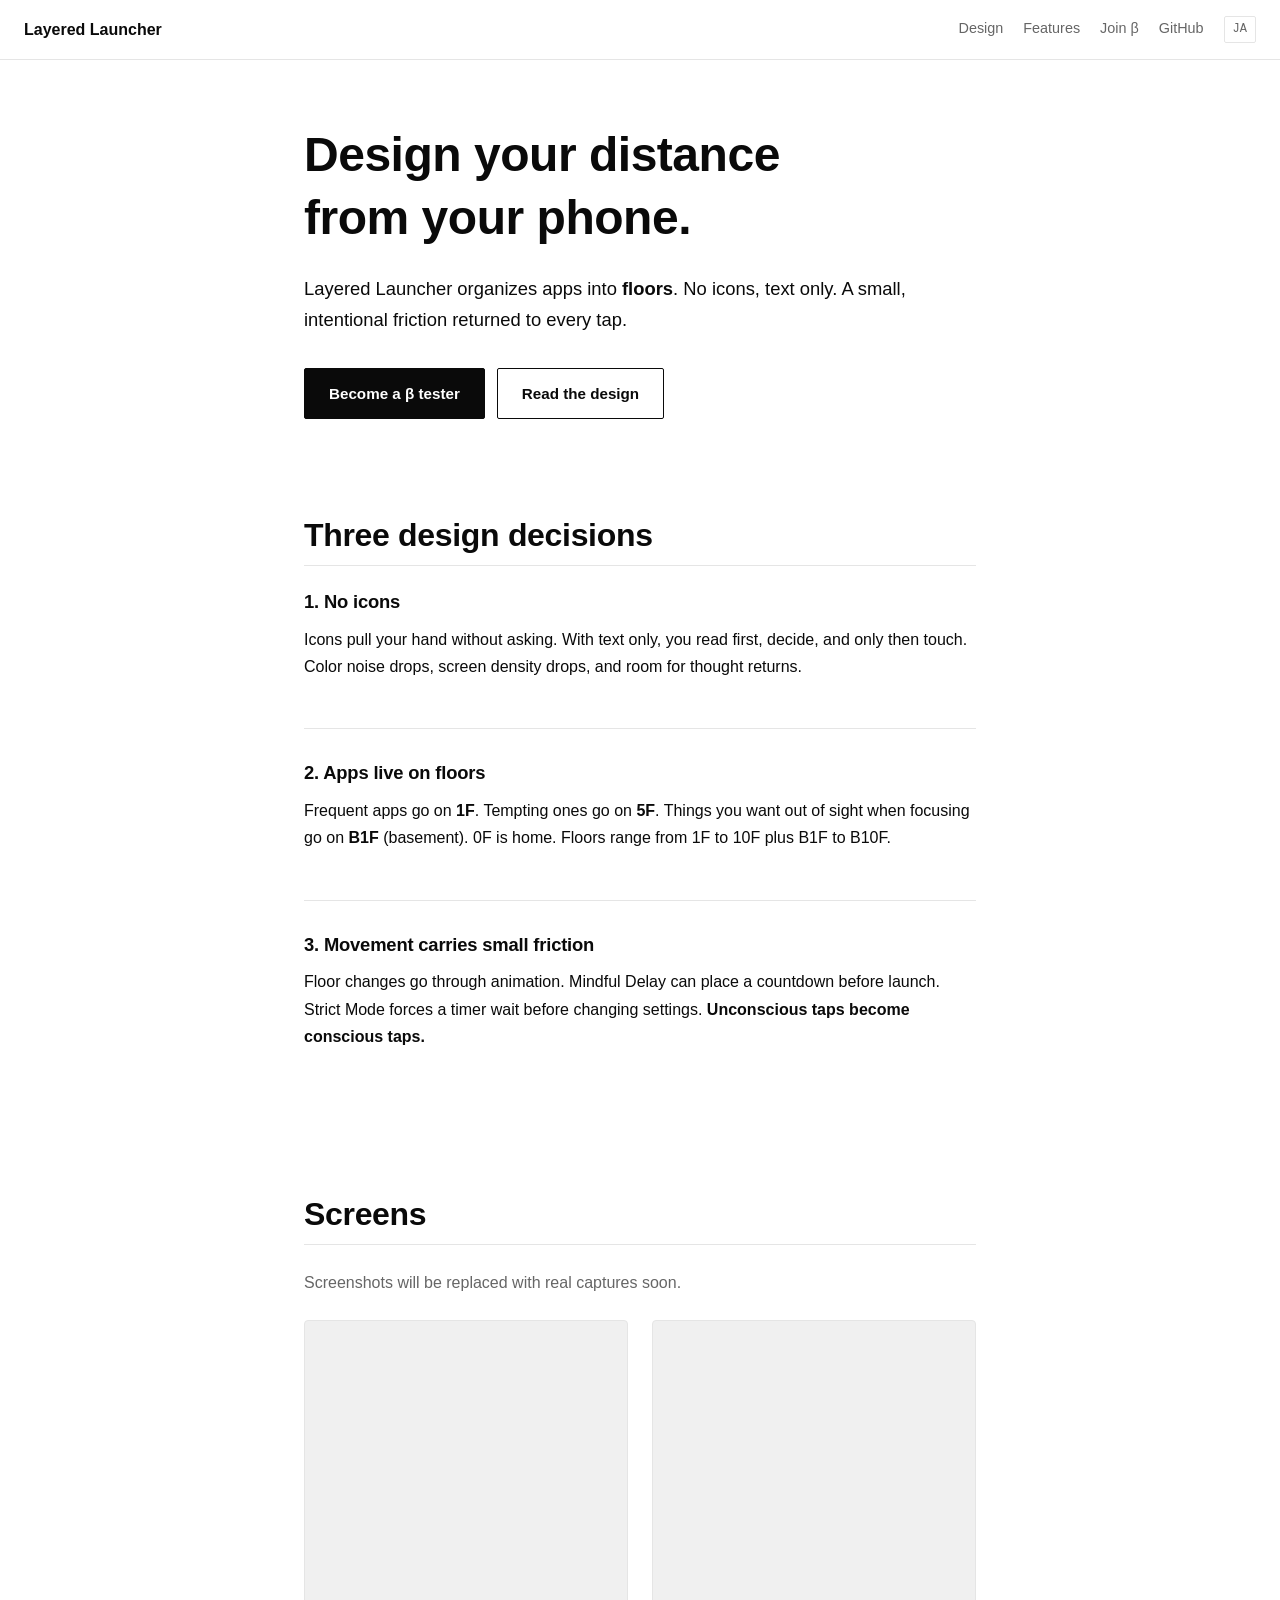
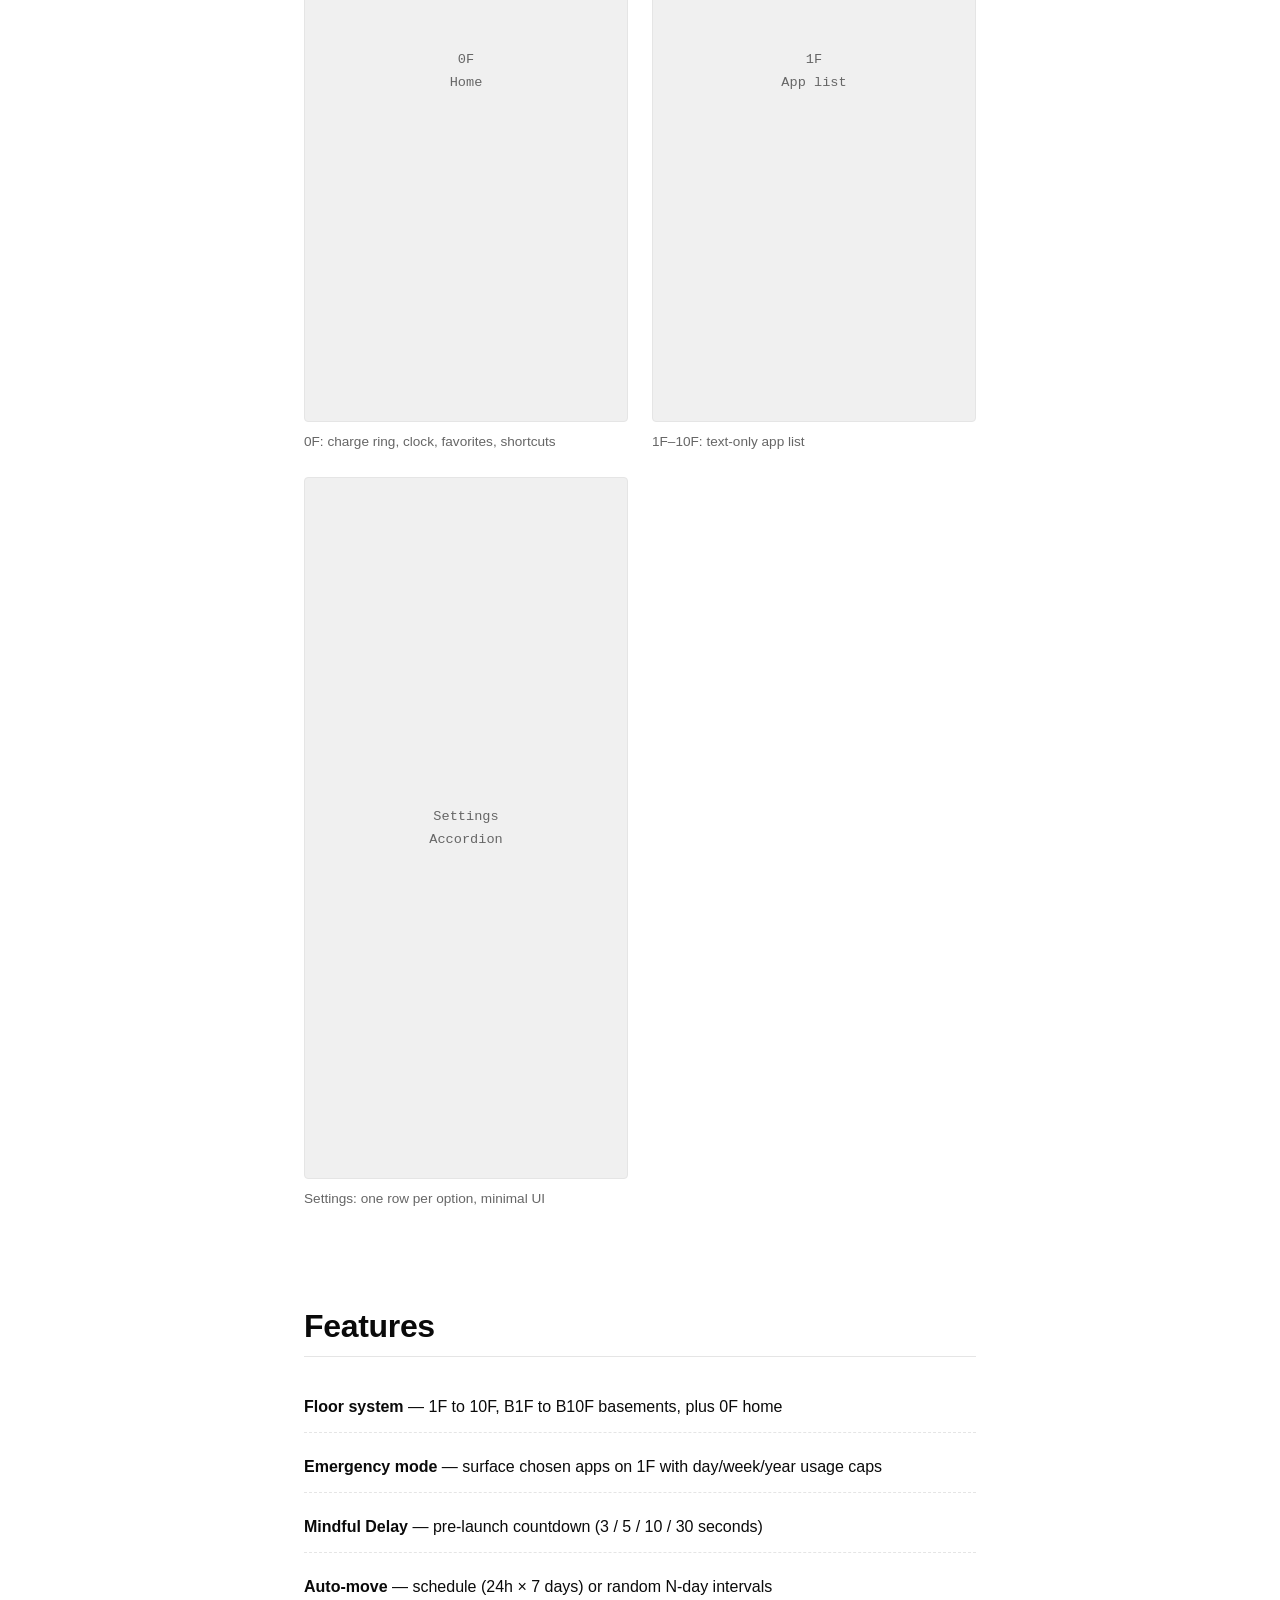
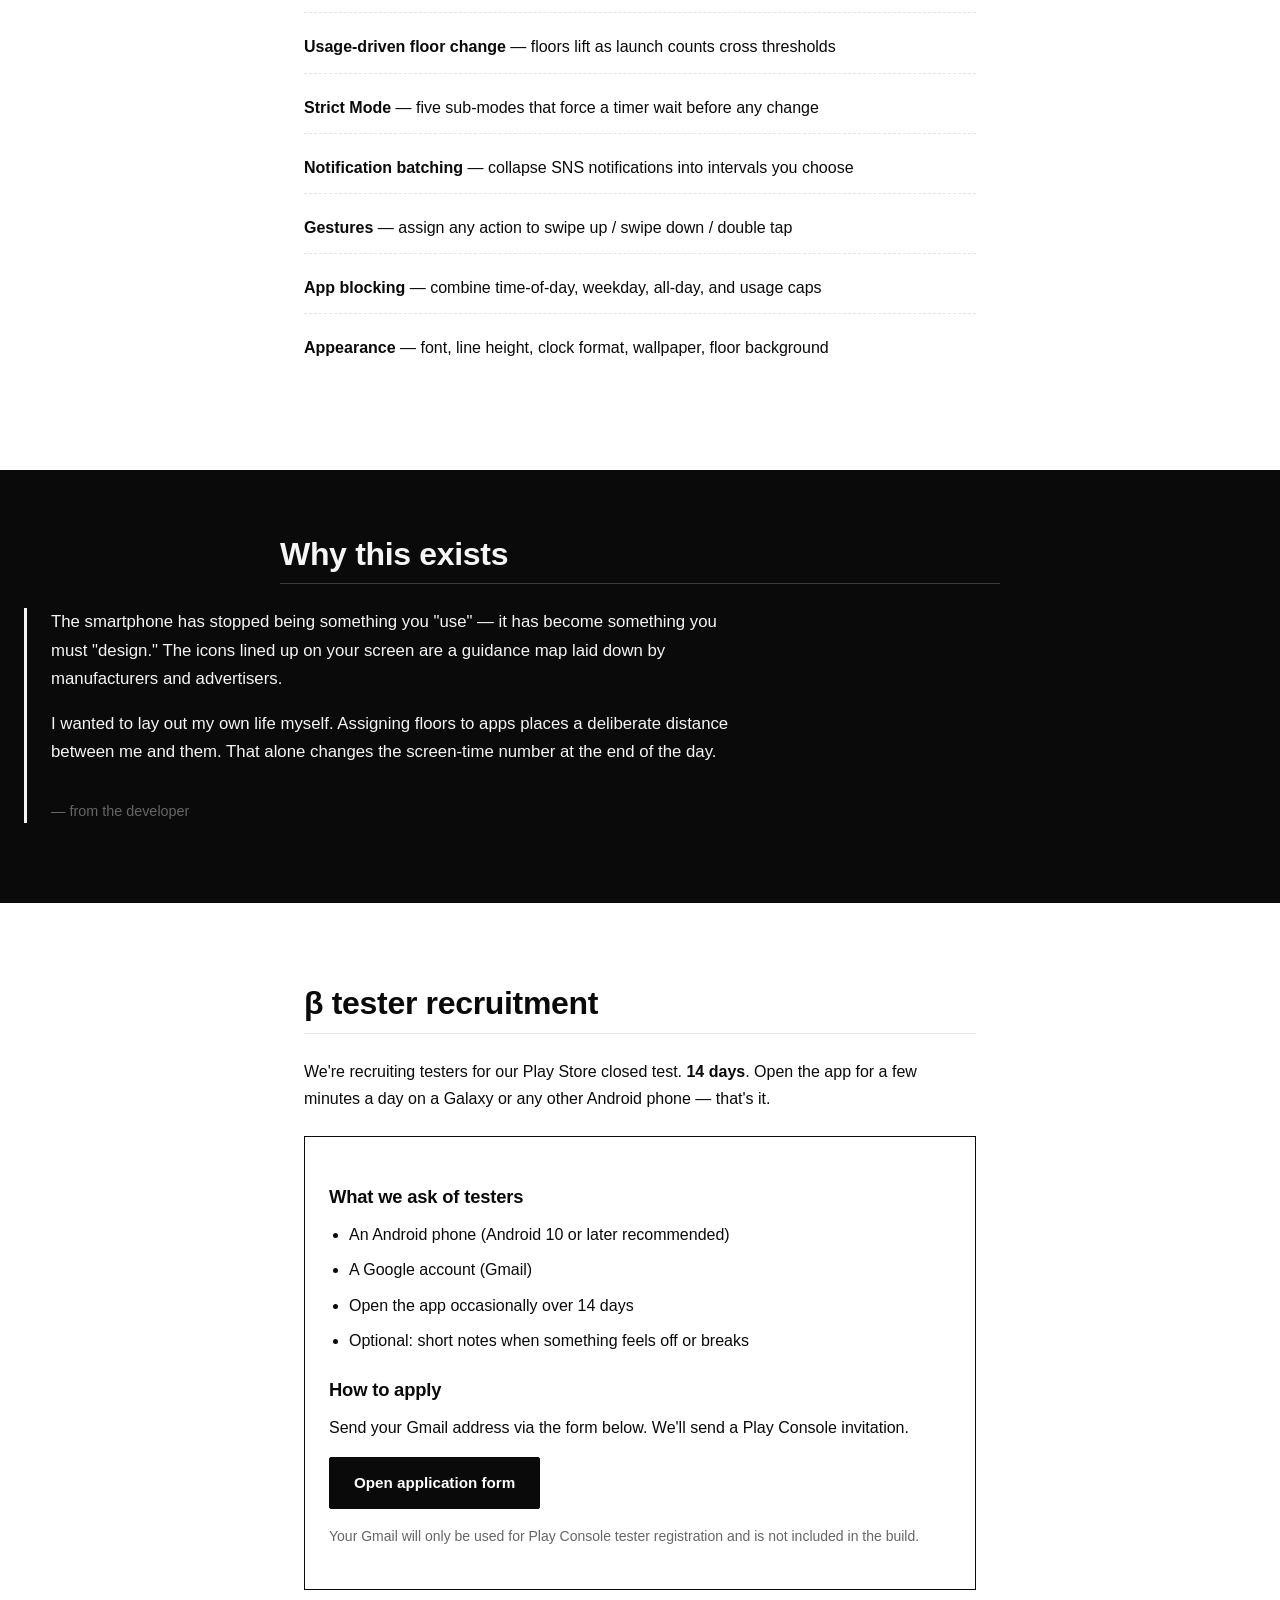
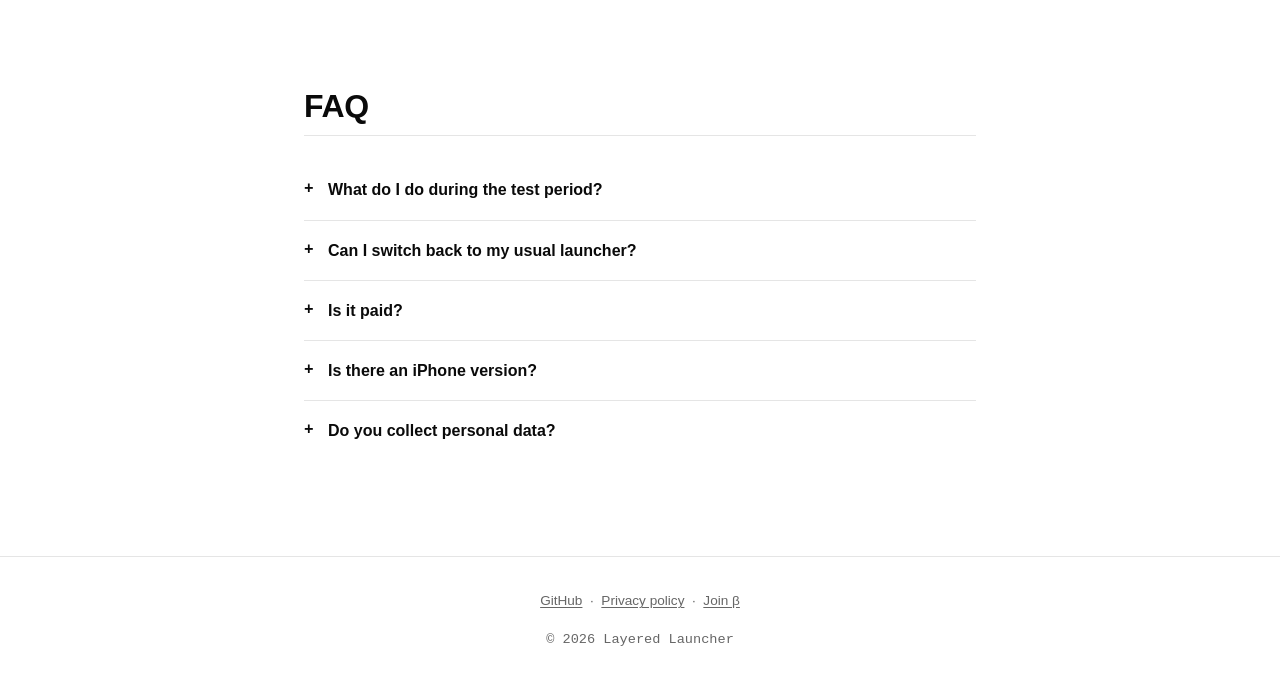
==== docs/en/index.html @ cae70511 "docs: wire up Google Form URL and add English landing pages - Replace placeholder form URL with the " ====
<!DOCTYPE html>
<html lang="en">
<head>
<meta charset="UTF-8">
<meta name="viewport" content="width=device-width, initial-scale=1.0">
<meta name="description" content="Layered Launcher — design your distance from your phone, layer by layer. A text-only Android home launcher.">
<meta property="og:title" content="Layered Launcher">
<meta property="og:description" content="Design your distance from your phone, layer by layer. A text-only Android home launcher.">
<meta property="og:type" content="website">
<meta property="og:locale" content="en_US">
<meta name="twitter:card" content="summary_large_image">
<title>Layered Launcher — design your distance from your phone</title>
<link rel="stylesheet" href="../styles.css">
</head>
<body>

<nav class="topnav">
  <a href="./" class="brand">Layered Launcher</a>
  <div class="nav-links">
    <a href="#concept">Design</a>
    <a href="#features">Features</a>
    <a href="#beta">Join β</a>
    <a href="https://github.com/yama184105/layered_launcher" target="_blank" rel="noopener">GitHub</a>
    <a href="../" class="lang-switch">JA</a>
  </div>
</nav>

<header class="hero">
  <h1>Design your distance<br>from your phone.</h1>
  <p class="lead">
    Layered Launcher organizes apps into <strong>floors</strong>. No icons, text only.
    A small, intentional friction returned to every tap.
  </p>
  <div class="cta">
    <a class="btn primary" href="#beta">Become a β tester</a>
    <a class="btn secondary" href="#concept">Read the design</a>
  </div>
</header>

<section id="concept" class="section">
  <h2>Three design decisions</h2>

  <article class="point">
    <h3>1. No icons</h3>
    <p>
      Icons pull your hand without asking. With text only, you read first, decide, and only then touch.
      Color noise drops, screen density drops, and room for thought returns.
    </p>
  </article>

  <article class="point">
    <h3>2. Apps live on floors</h3>
    <p>
      Frequent apps go on <strong>1F</strong>. Tempting ones go on <strong>5F</strong>. Things you want
      out of sight when focusing go on <strong>B1F</strong> (basement). 0F is home. Floors range from
      1F to 10F plus B1F to B10F.
    </p>
  </article>

  <article class="point">
    <h3>3. Movement carries small friction</h3>
    <p>
      Floor changes go through animation. Mindful Delay can place a countdown before launch.
      Strict Mode forces a timer wait before changing settings. <strong>Unconscious taps become conscious taps.</strong>
    </p>
  </article>
</section>

<section class="section screenshots">
  <h2>Screens</h2>
  <p class="muted">Screenshots will be replaced with real captures soon.</p>
  <div class="screenshot-grid">
    <figure>
      <div class="screenshot-placeholder" aria-label="Home screen (0F)">
        <span>0F<br>Home</span>
      </div>
      <figcaption>0F: charge ring, clock, favorites, shortcuts</figcaption>
    </figure>
    <figure>
      <div class="screenshot-placeholder" aria-label="Floor (1F)">
        <span>1F<br>App list</span>
      </div>
      <figcaption>1F–10F: text-only app list</figcaption>
    </figure>
    <figure>
      <div class="screenshot-placeholder" aria-label="Settings">
        <span>Settings<br>Accordion</span>
      </div>
      <figcaption>Settings: one row per option, minimal UI</figcaption>
    </figure>
  </div>
</section>

<section id="features" class="section">
  <h2>Features</h2>
  <ul class="feature-list">
    <li><strong>Floor system</strong> — 1F to 10F, B1F to B10F basements, plus 0F home</li>
    <li><strong>Emergency mode</strong> — surface chosen apps on 1F with day/week/year usage caps</li>
    <li><strong>Mindful Delay</strong> — pre-launch countdown (3 / 5 / 10 / 30 seconds)</li>
    <li><strong>Auto-move</strong> — schedule (24h × 7 days) or random N-day intervals</li>
    <li><strong>Usage-driven floor change</strong> — floors lift as launch counts cross thresholds</li>
    <li><strong>Strict Mode</strong> — five sub-modes that force a timer wait before any change</li>
    <li><strong>Notification batching</strong> — collapse SNS notifications into intervals you choose</li>
    <li><strong>Gestures</strong> — assign any action to swipe up / swipe down / double tap</li>
    <li><strong>App blocking</strong> — combine time-of-day, weekday, all-day, and usage caps</li>
    <li><strong>Appearance</strong> — font, line height, clock format, wallpaper, floor background</li>
  </ul>
</section>

<section id="philosophy" class="section dark">
  <h2>Why this exists</h2>
  <blockquote>
    <p>
      The smartphone has stopped being something you "use" — it has become something you must "design."
      The icons lined up on your screen are a guidance map laid down by manufacturers and advertisers.
    </p>
    <p>
      I wanted to lay out my own life myself. Assigning floors to apps places a deliberate distance
      between me and them. That alone changes the screen-time number at the end of the day.
    </p>
    <p class="signature">— from the developer</p>
  </blockquote>
</section>

<section id="beta" class="section beta">
  <h2>β tester recruitment</h2>
  <p>
    We're recruiting testers for our Play Store closed test. <strong>14 days</strong>. Open the app for
    a few minutes a day on a Galaxy or any other Android phone — that's it.
  </p>

  <div class="beta-card">
    <h3>What we ask of testers</h3>
    <ul>
      <li>An Android phone (Android 10 or later recommended)</li>
      <li>A Google account (Gmail)</li>
      <li>Open the app occasionally over 14 days</li>
      <li>Optional: short notes when something feels off or breaks</li>
    </ul>

    <h3>How to apply</h3>
    <p>
      Send your Gmail address via the form below. We'll send a Play Console invitation.
    </p>
    <p class="signup-options">
      <a class="btn primary" href="https://docs.google.com/forms/d/e/1FAIpQLScx5bIQ3b8P5i6tqQVxrmsgwmPTCMadjBjz0cFU3eEhQROxTA/viewform" target="_blank" rel="noopener">Open application form</a>
    </p>
    <p class="muted small">
      Your Gmail will only be used for Play Console tester registration and is not included in the build.
    </p>
  </div>
</section>

<section class="section faq">
  <h2>FAQ</h2>

  <details>
    <summary>What do I do during the test period?</summary>
    <p>Just use Layered Launcher as your home screen for a few minutes a day. Detailed feedback is optional.</p>
  </details>

  <details>
    <summary>Can I switch back to my usual launcher?</summary>
    <p>Yes. Android lets you change the default home launcher from Settings at any time. Uninstall is also free.</p>
  </details>

  <details>
    <summary>Is it paid?</summary>
    <p>Free during β. Pricing after general release is undecided (currently leaning toward free distribution).</p>
  </details>

  <details>
    <summary>Is there an iPhone version?</summary>
    <p>No. iOS does not expose home-launcher APIs to third parties, so it is structurally impossible.</p>
  </details>

  <details>
    <summary>Do you collect personal data?</summary>
    <p>No data is sent to any cloud. Everything is stored locally (Hive). Details in the <a href="privacy.html">privacy policy</a>.</p>
  </details>
</section>

<footer class="footer">
  <div class="footer-inner">
    <p>
      <a href="https://github.com/yama184105/layered_launcher">GitHub</a>
      &nbsp;·&nbsp;
      <a href="privacy.html">Privacy policy</a>
      &nbsp;·&nbsp;
      <a href="#beta">Join β</a>
    </p>
    <p class="copy">© 2026 Layered Launcher</p>
  </div>
</footer>

</body>
</html>
---- docs/styles.css ----
/* Layered Launcher landing page
   テキストオンリーの美学に合わせて、白黒・大きい余白・等幅 + sans-serif 混在 */

:root {
  --fg: #0a0a0a;
  --bg: #ffffff;
  --muted: #666666;
  --border: #e5e5e5;
  --accent: #0a0a0a;
  --accent-fg: #ffffff;
  --dark-bg: #0a0a0a;
  --dark-fg: #f5f5f5;
  --max-width: 720px;
  --font-sans: -apple-system, BlinkMacSystemFont, "Helvetica Neue", "Hiragino Sans", "Hiragino Kaku Gothic ProN", "Noto Sans JP", "Yu Gothic", "Meiryo", sans-serif;
  --font-mono: "SF Mono", "Menlo", "Monaco", "Consolas", monospace;
}

* {
  box-sizing: border-box;
}

html, body {
  margin: 0;
  padding: 0;
  background: var(--bg);
  color: var(--fg);
  font-family: var(--font-sans);
  font-size: 16px;
  line-height: 1.7;
  -webkit-font-smoothing: antialiased;
  -moz-osx-font-smoothing: grayscale;
}

a {
  color: var(--fg);
  text-decoration: underline;
  text-underline-offset: 2px;
}

a:hover {
  text-decoration: none;
}

h1, h2, h3 {
  line-height: 1.3;
  letter-spacing: -0.01em;
}

h1 {
  font-size: clamp(2rem, 5vw, 3rem);
  margin: 0 0 1.5rem;
  font-weight: 800;
}

h2 {
  font-size: clamp(1.5rem, 3.5vw, 2rem);
  margin: 0 0 1.5rem;
  font-weight: 700;
  border-bottom: 1px solid var(--border);
  padding-bottom: 0.5rem;
}

h3 {
  font-size: 1.15rem;
  margin: 1.5rem 0 0.75rem;
  font-weight: 700;
}

p {
  margin: 0 0 1rem;
}

ul {
  padding-left: 1.25rem;
  margin: 0 0 1rem;
}

li {
  margin-bottom: 0.5rem;
}

.muted {
  color: var(--muted);
}

.small {
  font-size: 0.875rem;
}

/* topnav */
.topnav {
  display: flex;
  justify-content: space-between;
  align-items: center;
  padding: 1rem 1.5rem;
  border-bottom: 1px solid var(--border);
  position: sticky;
  top: 0;
  background: rgba(255, 255, 255, 0.95);
  backdrop-filter: blur(8px);
  -webkit-backdrop-filter: blur(8px);
  z-index: 10;
}

.topnav .brand {
  font-weight: 800;
  text-decoration: none;
  font-size: 1rem;
}

.topnav .nav-links {
  display: flex;
  gap: 1.25rem;
}

.topnav .nav-links a {
  text-decoration: none;
  font-size: 0.9rem;
  color: var(--muted);
}

.topnav .nav-links a:hover {
  color: var(--fg);
}

.topnav .nav-links a.lang-switch {
  border: 1px solid var(--border);
  padding: 0.15rem 0.5rem;
  border-radius: 2px;
  font-family: var(--font-mono);
  font-size: 0.75rem;
}

@media (max-width: 540px) {
  .topnav { padding: 0.75rem 1rem; }
  .topnav .nav-links { gap: 0.75rem; }
  .topnav .nav-links a { font-size: 0.8rem; }
}

/* hero */
.hero {
  max-width: var(--max-width);
  margin: 0 auto;
  padding: 4rem 1.5rem 3rem;
  text-align: left;
}

.hero .lead {
  font-size: 1.15rem;
  color: var(--fg);
  max-width: 38rem;
}

.cta {
  display: flex;
  gap: 0.75rem;
  margin-top: 2rem;
  flex-wrap: wrap;
}

.btn {
  display: inline-block;
  padding: 0.75rem 1.5rem;
  border: 1px solid var(--fg);
  border-radius: 2px;
  text-decoration: none;
  font-weight: 600;
  font-size: 0.95rem;
  transition: all 0.15s ease;
}

.btn.primary {
  background: var(--accent);
  color: var(--accent-fg);
}

.btn.primary:hover {
  background: var(--bg);
  color: var(--fg);
}

.btn.secondary {
  background: transparent;
  color: var(--fg);
}

.btn.secondary:hover {
  background: var(--fg);
  color: var(--accent-fg);
}

/* section */
.section {
  max-width: var(--max-width);
  margin: 0 auto;
  padding: 3rem 1.5rem;
}

.section.dark {
  max-width: none;
  background: var(--dark-bg);
  color: var(--dark-fg);
  margin: 2rem 0;
  padding: 4rem 1.5rem;
}

.section.dark > * {
  max-width: var(--max-width);
  margin-left: auto;
  margin-right: auto;
}

.section.dark h2 {
  border-bottom-color: rgba(255, 255, 255, 0.2);
}

.section.dark blockquote {
  margin: 0;
  border-left: 3px solid var(--dark-fg);
  padding-left: 1.5rem;
  font-size: 1.05rem;
}

.section.dark .signature {
  margin-top: 2rem;
  color: var(--muted);
  font-size: 0.9rem;
}

/* concept */
.point {
  margin-bottom: 2rem;
  padding-bottom: 2rem;
  border-bottom: 1px solid var(--border);
}

.point:last-child {
  border-bottom: none;
  margin-bottom: 0;
}

.point h3 {
  margin-top: 0;
}

/* screenshots */
.screenshot-grid {
  display: grid;
  grid-template-columns: repeat(auto-fit, minmax(220px, 1fr));
  gap: 1.5rem;
  margin-top: 1.5rem;
}

.screenshot-grid figure {
  margin: 0;
}

.screenshot-placeholder {
  aspect-ratio: 9 / 19.5;
  background: #f0f0f0;
  border: 1px solid var(--border);
  display: flex;
  align-items: center;
  justify-content: center;
  text-align: center;
  color: var(--muted);
  font-family: var(--font-mono);
  font-size: 0.85rem;
  border-radius: 4px;
}

.screenshot-grid figcaption {
  font-size: 0.85rem;
  color: var(--muted);
  margin-top: 0.5rem;
}

/* feature list */
.feature-list {
  list-style: none;
  padding: 0;
}

.feature-list li {
  padding: 0.75rem 0;
  border-bottom: 1px dashed var(--border);
}

.feature-list li:last-child {
  border-bottom: none;
}

/* beta */
.beta-card {
  border: 1px solid var(--fg);
  padding: 1.5rem;
  margin-top: 1.5rem;
}

.signup-options {
  display: flex;
  gap: 0.75rem;
  flex-wrap: wrap;
  margin-top: 0.5rem;
}

/* faq */
.faq details {
  border-bottom: 1px solid var(--border);
  padding: 1rem 0;
}

.faq details:last-child {
  border-bottom: none;
}

.faq summary {
  cursor: pointer;
  font-weight: 600;
  list-style: none;
  position: relative;
  padding-left: 1.5rem;
}

.faq summary::-webkit-details-marker {
  display: none;
}

.faq summary::before {
  content: "+";
  position: absolute;
  left: 0;
  font-family: var(--font-mono);
  font-weight: 700;
  transition: transform 0.15s;
}

.faq details[open] summary::before {
  content: "−";
}

.faq details p {
  margin-top: 0.75rem;
  margin-left: 1.5rem;
  color: var(--muted);
}

/* footer */
.footer {
  border-top: 1px solid var(--border);
  margin-top: 3rem;
  padding: 2rem 1.5rem;
}

.footer-inner {
  max-width: var(--max-width);
  margin: 0 auto;
  font-size: 0.85rem;
  color: var(--muted);
  text-align: center;
}

.footer-inner a {
  color: var(--muted);
}

.footer .copy {
  margin-top: 0.5rem;
  font-family: var(--font-mono);
}
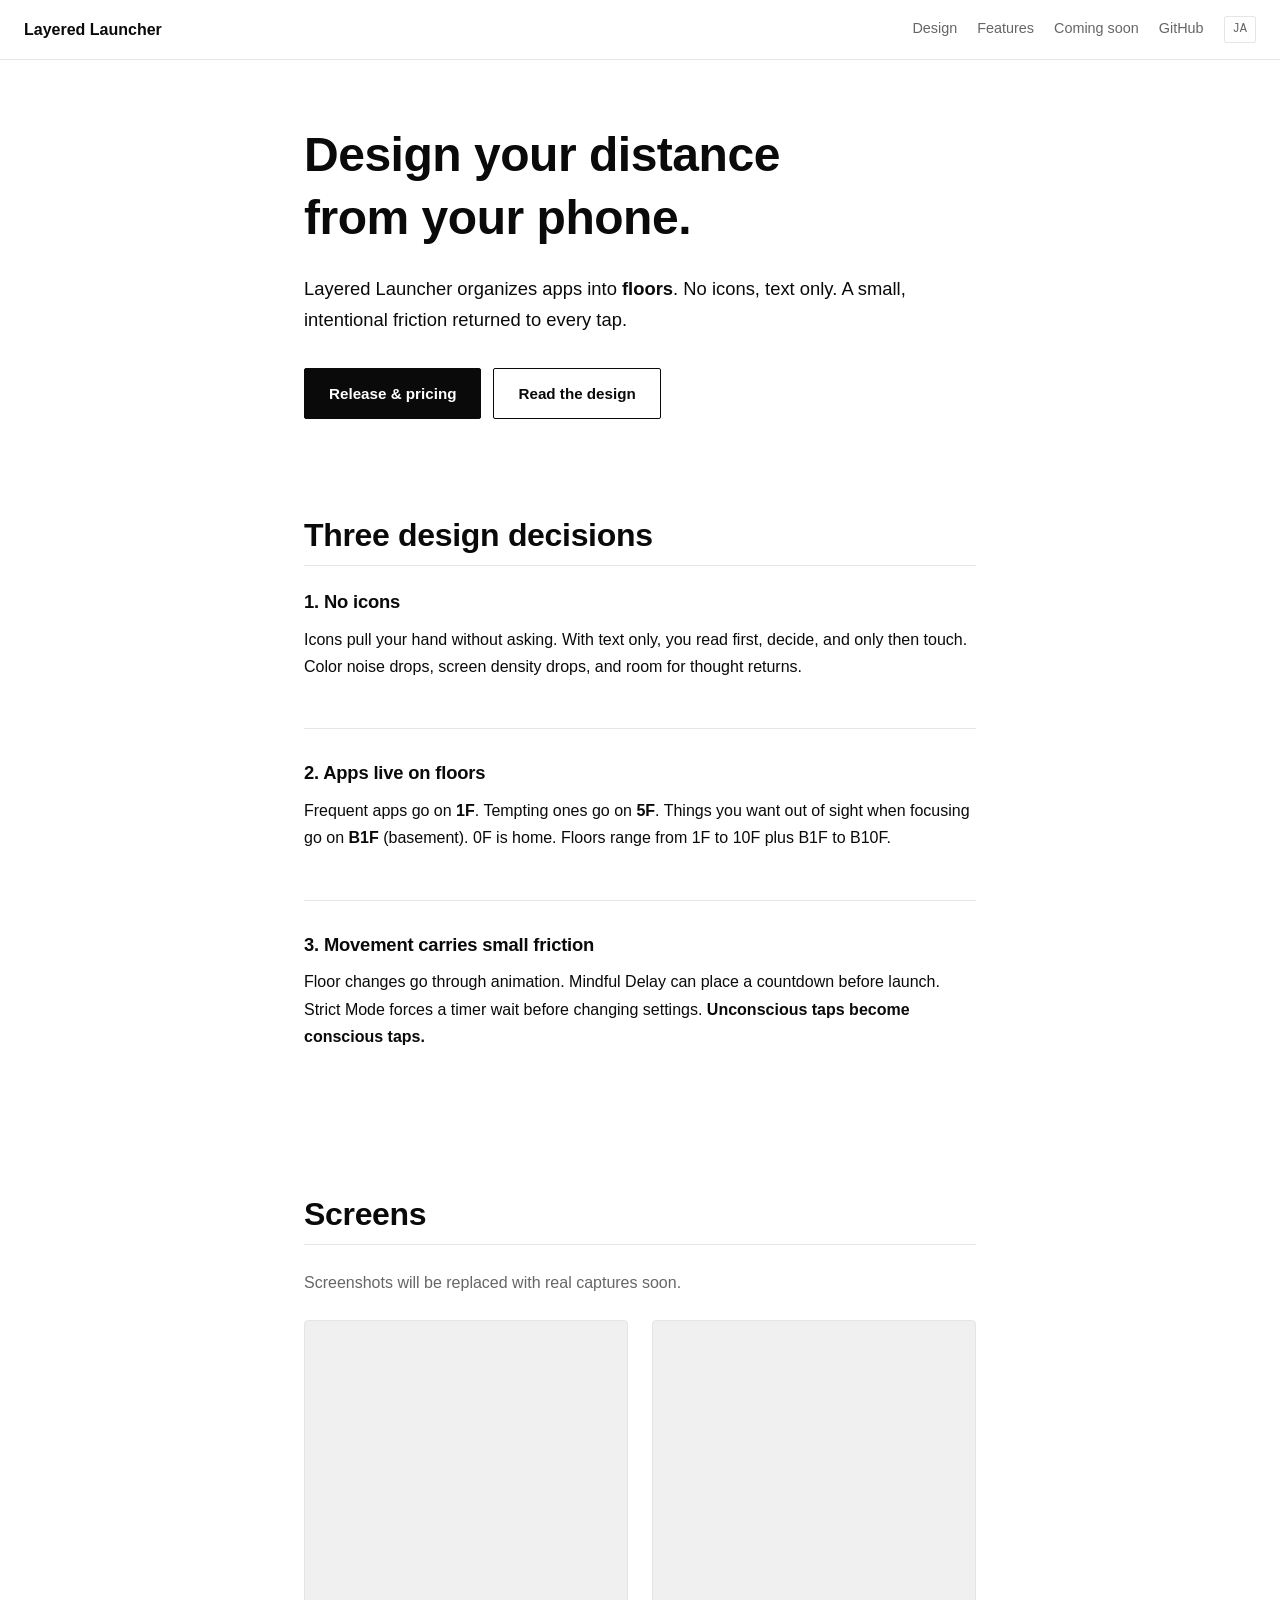
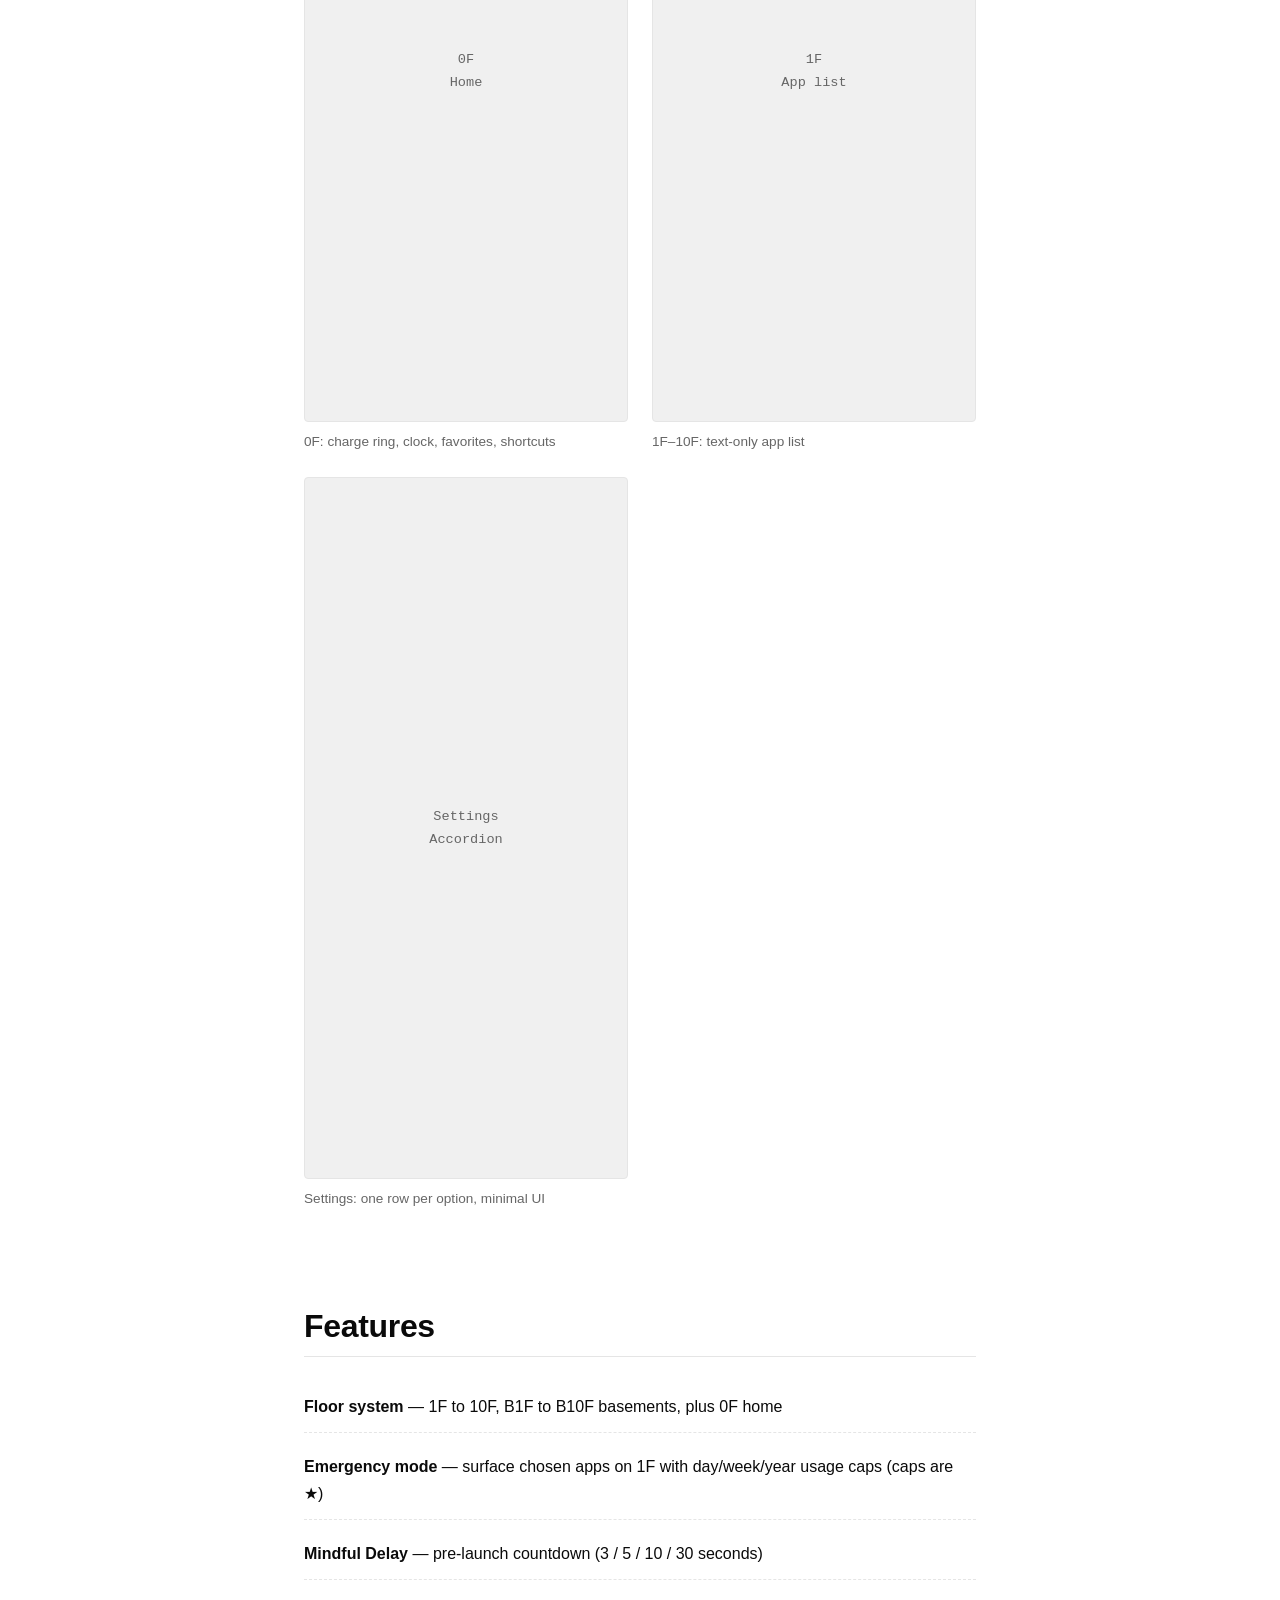
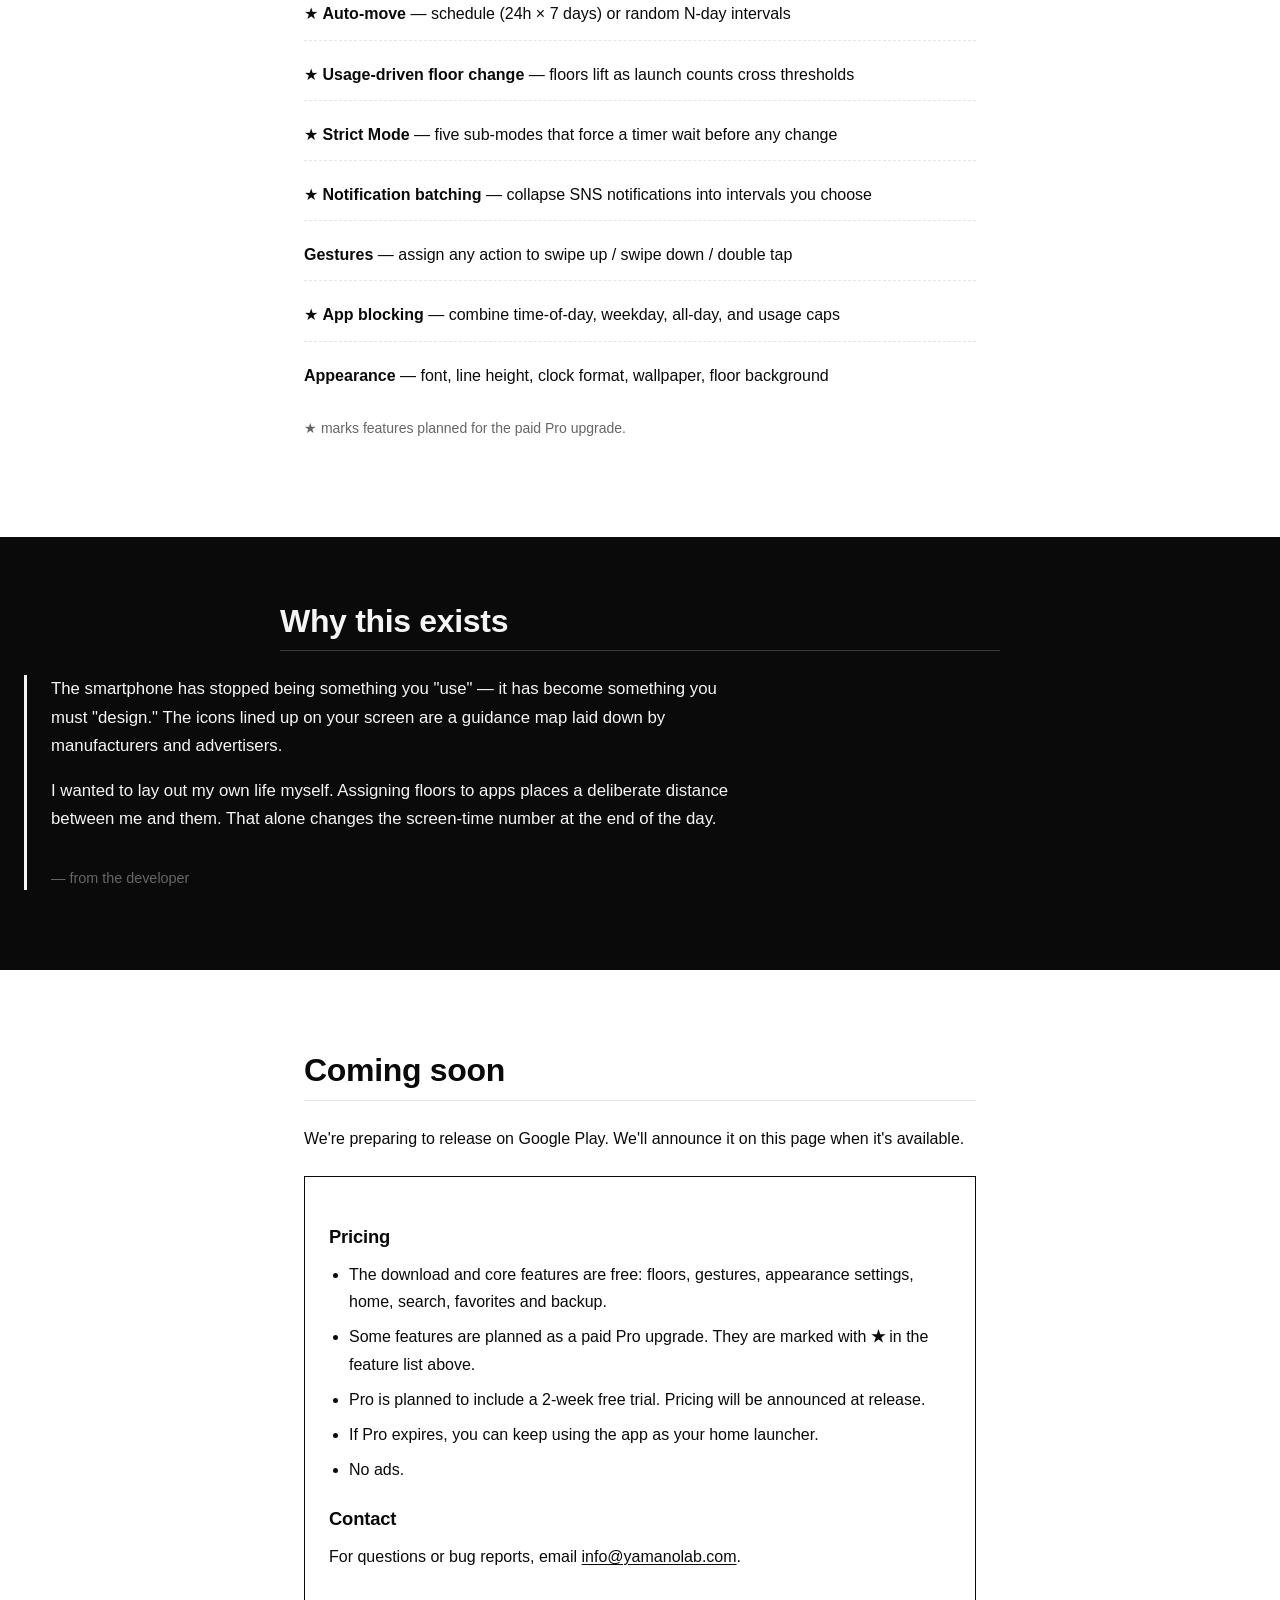
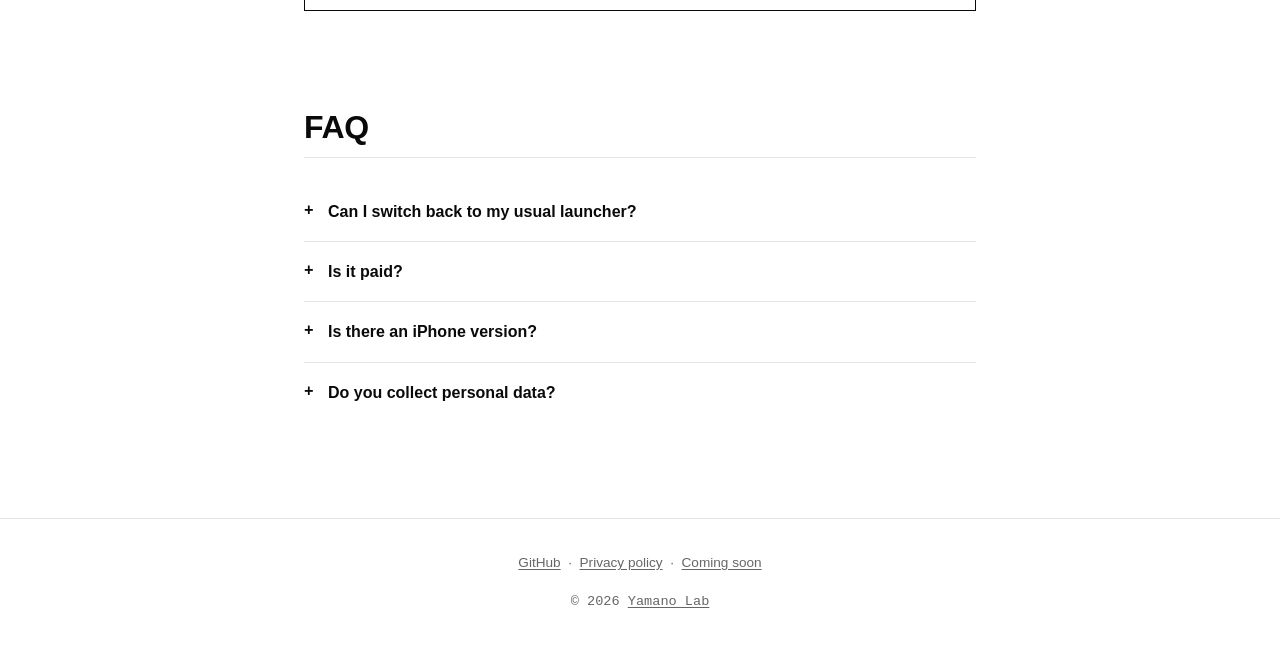
==== commit 977f4ba0: "docs: β募集を「公開予定・料金」に置き換え、yamanolab.com を正規URLに - クローズドテストの募集は組織アカウントで不要になったため削除 - 料金: 基本無料、★の機能は Pro" ====
--- a/docs/en/index.html
+++ b/docs/en/index.html
@@ -10,6 +10,10 @@
 <meta property="og:locale" content="en_US">
 <meta name="twitter:card" content="summary_large_image">
 <title>Layered Launcher — design your distance from your phone</title>
+<link rel="canonical" href="https://yamanolab.com/layered-launcher/en/">
+<link rel="alternate" hreflang="ja" href="https://yamanolab.com/layered-launcher/">
+<link rel="alternate" hreflang="en" href="https://yamanolab.com/layered-launcher/en/">
+<link rel="alternate" hreflang="x-default" href="https://yamanolab.com/layered-launcher/">
 <link rel="stylesheet" href="../styles.css">
 </head>
 <body>
@@ -19,7 +23,7 @@
   <div class="nav-links">
     <a href="#concept">Design</a>
     <a href="#features">Features</a>
-    <a href="#beta">Join β</a>
+    <a href="#release">Coming soon</a>
     <a href="https://github.com/yama184105/layered_launcher" target="_blank" rel="noopener">GitHub</a>
     <a href="../" class="lang-switch">JA</a>
   </div>
@@ -32,7 +36,7 @@
     A small, intentional friction returned to every tap.
   </p>
   <div class="cta">
-    <a class="btn primary" href="#beta">Become a β tester</a>
+    <a class="btn primary" href="#release">Release &amp; pricing</a>
     <a class="btn secondary" href="#concept">Read the design</a>
   </div>
 </header>
@@ -95,16 +99,17 @@
   <h2>Features</h2>
   <ul class="feature-list">
     <li><strong>Floor system</strong> — 1F to 10F, B1F to B10F basements, plus 0F home</li>
-    <li><strong>Emergency mode</strong> — surface chosen apps on 1F with day/week/year usage caps</li>
+    <li><strong>Emergency mode</strong> — surface chosen apps on 1F with day/week/year usage caps (caps are ★)</li>
     <li><strong>Mindful Delay</strong> — pre-launch countdown (3 / 5 / 10 / 30 seconds)</li>
-    <li><strong>Auto-move</strong> — schedule (24h × 7 days) or random N-day intervals</li>
-    <li><strong>Usage-driven floor change</strong> — floors lift as launch counts cross thresholds</li>
-    <li><strong>Strict Mode</strong> — five sub-modes that force a timer wait before any change</li>
-    <li><strong>Notification batching</strong> — collapse SNS notifications into intervals you choose</li>
+    <li>★ <strong>Auto-move</strong> — schedule (24h × 7 days) or random N-day intervals</li>
+    <li>★ <strong>Usage-driven floor change</strong> — floors lift as launch counts cross thresholds</li>
+    <li>★ <strong>Strict Mode</strong> — five sub-modes that force a timer wait before any change</li>
+    <li>★ <strong>Notification batching</strong> — collapse SNS notifications into intervals you choose</li>
     <li><strong>Gestures</strong> — assign any action to swipe up / swipe down / double tap</li>
-    <li><strong>App blocking</strong> — combine time-of-day, weekday, all-day, and usage caps</li>
+    <li>★ <strong>App blocking</strong> — combine time-of-day, weekday, all-day, and usage caps</li>
     <li><strong>Appearance</strong> — font, line height, clock format, wallpaper, floor background</li>
   </ul>
+  <p class="muted small">★ marks features planned for the paid Pro upgrade.</p>
 </section>
 
 <section id="philosophy" class="section dark">
@@ -122,31 +127,25 @@
   </blockquote>
 </section>
 
-<section id="beta" class="section beta">
-  <h2>β tester recruitment</h2>
+<section id="release" class="section beta">
+  <h2>Coming soon</h2>
   <p>
-    We're recruiting testers for our Play Store closed test. <strong>14 days</strong>. Open the app for
-    a few minutes a day on a Galaxy or any other Android phone — that's it.
+    We're preparing to release on Google Play. We'll announce it on this page when it's available.
   </p>
 
   <div class="beta-card">
-    <h3>What we ask of testers</h3>
+    <h3>Pricing</h3>
     <ul>
-      <li>An Android phone (Android 10 or later recommended)</li>
-      <li>A Google account (Gmail)</li>
-      <li>Open the app occasionally over 14 days</li>
-      <li>Optional: short notes when something feels off or breaks</li>
+      <li>The download and core features are free: floors, gestures, appearance settings, home, search, favorites and backup.</li>
+      <li>Some features are planned as a paid Pro upgrade. They are marked with <strong>★</strong> in the feature list above.</li>
+      <li>Pro is planned to include a 2-week free trial. Pricing will be announced at release.</li>
+      <li>If Pro expires, you can keep using the app as your home launcher.</li>
+      <li>No ads.</li>
     </ul>
 
-    <h3>How to apply</h3>
+    <h3>Contact</h3>
     <p>
-      Send your Gmail address via the form below. We'll send a Play Console invitation.
-    </p>
-    <p class="signup-options">
-      <a class="btn primary" href="https://docs.google.com/forms/d/e/1FAIpQLScx5bIQ3b8P5i6tqQVxrmsgwmPTCMadjBjz0cFU3eEhQROxTA/viewform" target="_blank" rel="noopener">Open application form</a>
-    </p>
-    <p class="muted small">
-      Your Gmail will only be used for Play Console tester registration and is not included in the build.
+      For questions or bug reports, email <a href="mailto:info@yamanolab.com">info@yamanolab.com</a>.
     </p>
   </div>
 </section>
@@ -155,18 +154,13 @@
   <h2>FAQ</h2>
 
   <details>
-    <summary>What do I do during the test period?</summary>
-    <p>Just use Layered Launcher as your home screen for a few minutes a day. Detailed feedback is optional.</p>
-  </details>
-
-  <details>
     <summary>Can I switch back to my usual launcher?</summary>
     <p>Yes. Android lets you change the default home launcher from Settings at any time. Uninstall is also free.</p>
   </details>
 
   <details>
     <summary>Is it paid?</summary>
-    <p>Free during β. Pricing after general release is undecided (currently leaning toward free distribution).</p>
+    <p>Core features are free. Some features are planned as a paid Pro upgrade with a 2-week free trial. See <a href="#release">Coming soon</a> for details.</p>
   </details>
 
   <details>
@@ -176,7 +170,7 @@
 
   <details>
     <summary>Do you collect personal data?</summary>
-    <p>No data is sent to any cloud. Everything is stored locally (Hive). Details in the <a href="privacy.html">privacy policy</a>.</p>
+    <p>No. Settings and usage history are stored only on your device (Hive). The app connects to the internet only when you use the optional weather display or online wallpaper search. Details in the <a href="privacy.html">privacy policy</a>.</p>
   </details>
 </section>
 
@@ -187,9 +181,9 @@
       &nbsp;·&nbsp;
       <a href="privacy.html">Privacy policy</a>
       &nbsp;·&nbsp;
-      <a href="#beta">Join β</a>
+      <a href="#release">Coming soon</a>
     </p>
-    <p class="copy">© 2026 Layered Launcher</p>
+    <p class="copy">© 2026 <a href="https://yamanolab.com/">Yamano Lab</a></p>
   </div>
 </footer>
 
